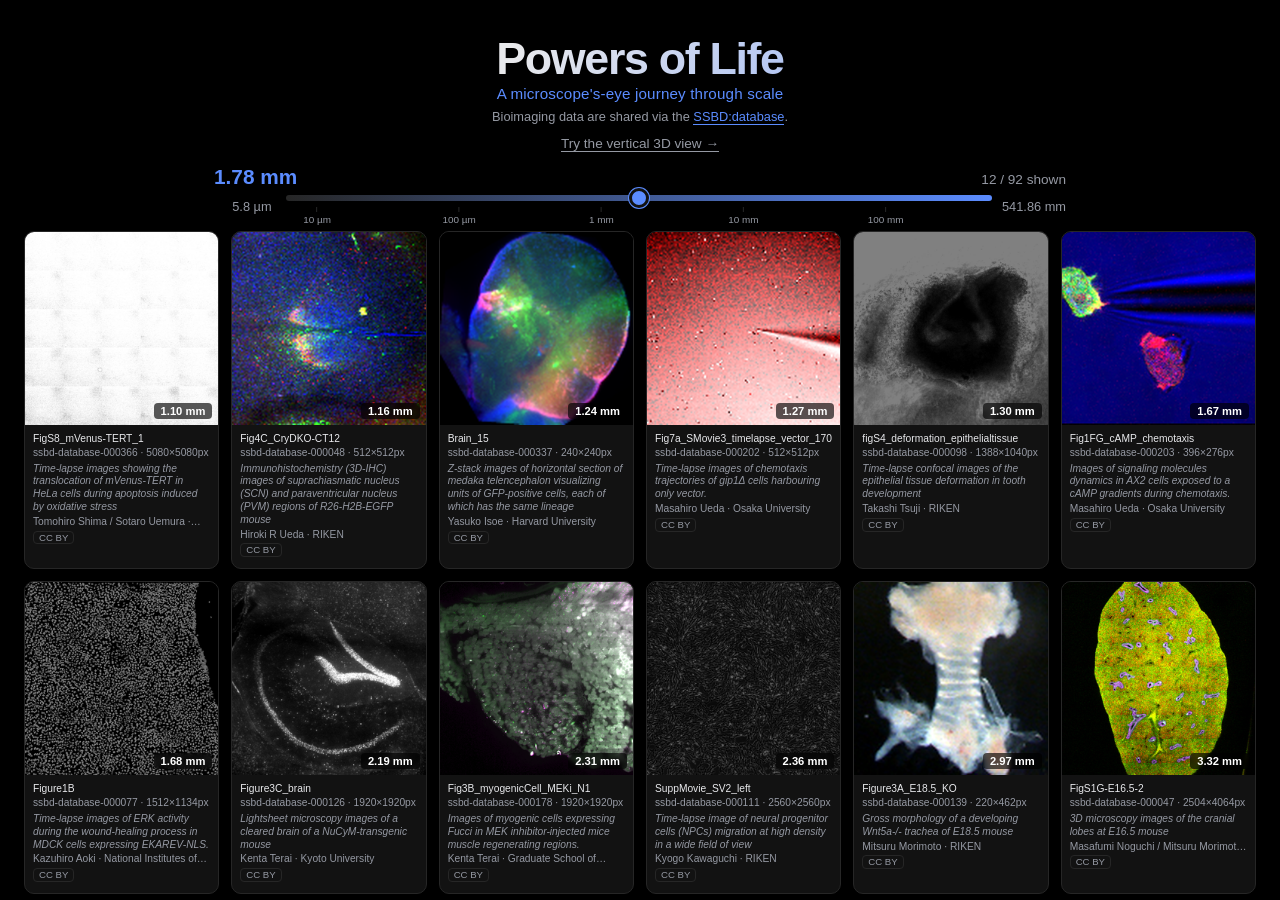
==== index.html @ f340b17c "Add Powers of Life: a scale-based explorer for SSBD bioimaging data Two static views (grid and verti" ====
<!doctype html>
<html lang="en">
<head>
<meta charset="utf-8">
<meta name="viewport" content="width=device-width, initial-scale=1">
<title>Powers of Life</title>
<link rel="stylesheet" href="style.css">
</head>
<body>
  <header>
    <h1>Powers of Life</h1>
    <p class="tagline">A microscope's-eye journey through scale</p>
    <p class="subtitle">
      Bioimaging data are shared via the <a href="https://ssbd.riken.jp/" target="_blank" rel="noopener">SSBD:database</a>.
    </p>
    <p class="view-nav"><a href="vertical/">Try the vertical 3D view →</a></p>
  </header>

  <section class="slider-section">
    <div class="slider-readout">
      <span id="targetWidthLabel">-</span>
      <span class="count-label"><span id="shownCount">0</span> / <span id="totalCount">0</span> shown</span>
    </div>
    <div class="slider-row">
      <span class="edge-label" id="minLabel">-</span>
      <div class="slider-track-wrap">
        <input type="range" id="widthSlider" min="0" max="1000" value="500">
        <div class="scale-ticks" id="scaleTicks"></div>
      </div>
      <span class="edge-label" id="maxLabel">-</span>
    </div>
  </section>

  <section id="grid" class="grid"></section>

  <div id="loadingOverlay" class="loading-overlay">loading…</div>

  <script src="app.js"></script>
</body>
</html>
---- style.css ----
:root {
  color-scheme: dark;
  --bg: #000000;
  --panel-bg: #121212;
  --text: #e8e9ec;
  --muted: #9599a3;
  --accent: #5b8cff;
  --panel-border: #262626;
}

* { box-sizing: border-box; }

body {
  margin: 0;
  font-family: -apple-system, BlinkMacSystemFont, "Segoe UI", Helvetica, Arial, sans-serif;
  background: var(--bg);
  color: var(--text);
  min-height: 100vh;
}

header {
  padding: 36px 24px 4px;
  text-align: center;
}

header h1 {
  margin: 0;
  font-size: clamp(1.8rem, 4.2vw, 2.8rem);
  font-weight: 800;
  letter-spacing: -0.03em;
  line-height: 1;
  background: linear-gradient(120deg, var(--text) 40%, var(--accent) 100%);
  -webkit-background-clip: text;
  background-clip: text;
  -webkit-text-fill-color: transparent;
}

.tagline {
  margin: 4px 0 0;
  font-size: clamp(0.8rem, 1.3vw, 0.95rem);
  font-weight: 500;
  color: var(--accent);
  letter-spacing: 0.01em;
}

.view-nav {
  margin: 10px 0 0;
  font-size: 0.85rem;
}

.view-nav a {
  color: var(--muted);
  text-decoration: none;
  border-bottom: 1px solid currentColor;
}

.view-nav a:hover {
  color: var(--accent);
}

.subtitle {
  margin: 6px auto 0;
  max-width: 640px;
  color: var(--muted);
  font-size: 0.8rem;
  line-height: 1.4;
}

.subtitle a {
  color: var(--accent);
  text-decoration: none;
  border-bottom: 1px solid currentColor;
}

.subtitle a:hover {
  opacity: 0.8;
}

.subtitle em {
  color: var(--text);
  font-style: italic;
}

.slider-section {
  max-width: 900px;
  margin: 10px auto 6px;
  padding: 0 24px;
}

.slider-readout {
  display: flex;
  justify-content: space-between;
  align-items: baseline;
  margin-bottom: 4px;
}

#targetWidthLabel {
  font-size: 1.3rem;
  font-weight: 600;
  color: var(--accent);
}

.count-label {
  color: var(--muted);
  font-size: 0.85rem;
}

.slider-row {
  display: flex;
  align-items: center;
  gap: 12px;
}

.edge-label {
  color: var(--muted);
  font-size: 0.8rem;
  white-space: nowrap;
  min-width: 4.5em;
}

#minLabel { text-align: right; }

.slider-track-wrap {
  position: relative;
  flex: 1;
  padding-bottom: 18px;
}

input[type="range"] {
  width: 100%;
  height: 6px;
  border-radius: 3px;
  appearance: none;
  background: linear-gradient(90deg, var(--panel-border), var(--accent));
  outline: none;
  display: block;
}

.scale-ticks {
  position: absolute;
  left: 0;
  right: 0;
  top: 14px;
  height: 18px;
  pointer-events: none;
}

.scale-tick {
  position: absolute;
  top: 0;
  transform: translateX(-50%);
  display: flex;
  flex-direction: column;
  align-items: center;
}

.scale-tick::before {
  content: "";
  width: 1px;
  height: 5px;
  background: var(--panel-border);
}

.scale-tick span {
  margin-top: 2px;
  font-size: 0.62rem;
  color: var(--muted);
  white-space: nowrap;
}

input[type="range"]::-webkit-slider-thumb {
  appearance: none;
  width: 20px;
  height: 20px;
  border-radius: 50%;
  background: var(--accent);
  border: 3px solid var(--panel-bg);
  box-shadow: 0 0 0 1px var(--accent);
  cursor: pointer;
}

input[type="range"]::-moz-range-thumb {
  width: 20px;
  height: 20px;
  border-radius: 50%;
  background: var(--accent);
  border: 3px solid var(--panel-bg);
  cursor: pointer;
}

.grid {
  max-width: 1400px;
  margin: 10px auto 14px;
  padding: 0 24px;
  display: grid;
  grid-template-columns: repeat(6, 1fr);
  gap: 12px;
}

@media (max-width: 1000px) {
  .grid { grid-template-columns: repeat(4, 1fr); }
}

@media (max-width: 640px) {
  .grid { grid-template-columns: repeat(2, 1fr); }
}

.panel {
  background: var(--panel-bg);
  border: 1px solid var(--panel-border);
  border-radius: 10px;
  overflow: hidden;
  display: flex;
  flex-direction: column;
  transition: transform 0.15s ease;
}

.panel:hover {
  transform: translateY(-3px);
}

.panel .thumb-wrap {
  position: relative;
  width: 100%;
  aspect-ratio: 1 / 1;
  background: repeating-linear-gradient(
    45deg, var(--panel-border), var(--panel-border) 10px, transparent 10px, transparent 20px
  );
  background-color: var(--panel-border);
}

.panel img {
  position: absolute;
  inset: 0;
  width: 100%;
  height: 100%;
  object-fit: contain;
  background: #000;
  opacity: 0;
  transition: opacity 0.25s ease;
}

.panel img.loaded {
  opacity: 1;
}

.length-badge {
  position: absolute;
  right: 6px;
  bottom: 6px;
  padding: 2px 7px;
  background: rgba(0, 0, 0, 0.65);
  color: #fff;
  font-size: 0.7rem;
  font-weight: 600;
  border-radius: 4px;
  pointer-events: none;
  backdrop-filter: blur(2px);
}

.panel .meta {
  padding: 6px 8px 7px;
  font-size: 0.64rem;
  line-height: 1.25;
}

.line-clamp-1 {
  display: -webkit-box;
  -webkit-box-orient: vertical;
  -webkit-line-clamp: 1;
  overflow: hidden;
}

.panel .dataset-name {
  color: var(--text);
  margin-top: 2px;
}

.panel .ssbd-id {
  color: var(--muted);
  margin-top: 1px;
}

.panel .title {
  color: var(--muted);
  margin-top: 3px;
  font-style: italic;
}

.panel .contact {
  color: var(--muted);
  margin-top: 2px;
}

.panel .license {
  display: inline-block;
  margin-top: 2px;
  padding: 0 5px;
  border: 1px solid var(--panel-border);
  border-radius: 4px;
  color: var(--muted);
  font-size: 0.6rem;
}

.loading-overlay {
  position: fixed;
  inset: 0;
  display: flex;
  align-items: center;
  justify-content: center;
  background: var(--bg);
  color: var(--muted);
  font-size: 1rem;
  z-index: 10;
}

.loading-overlay.hidden {
  display: none;
}
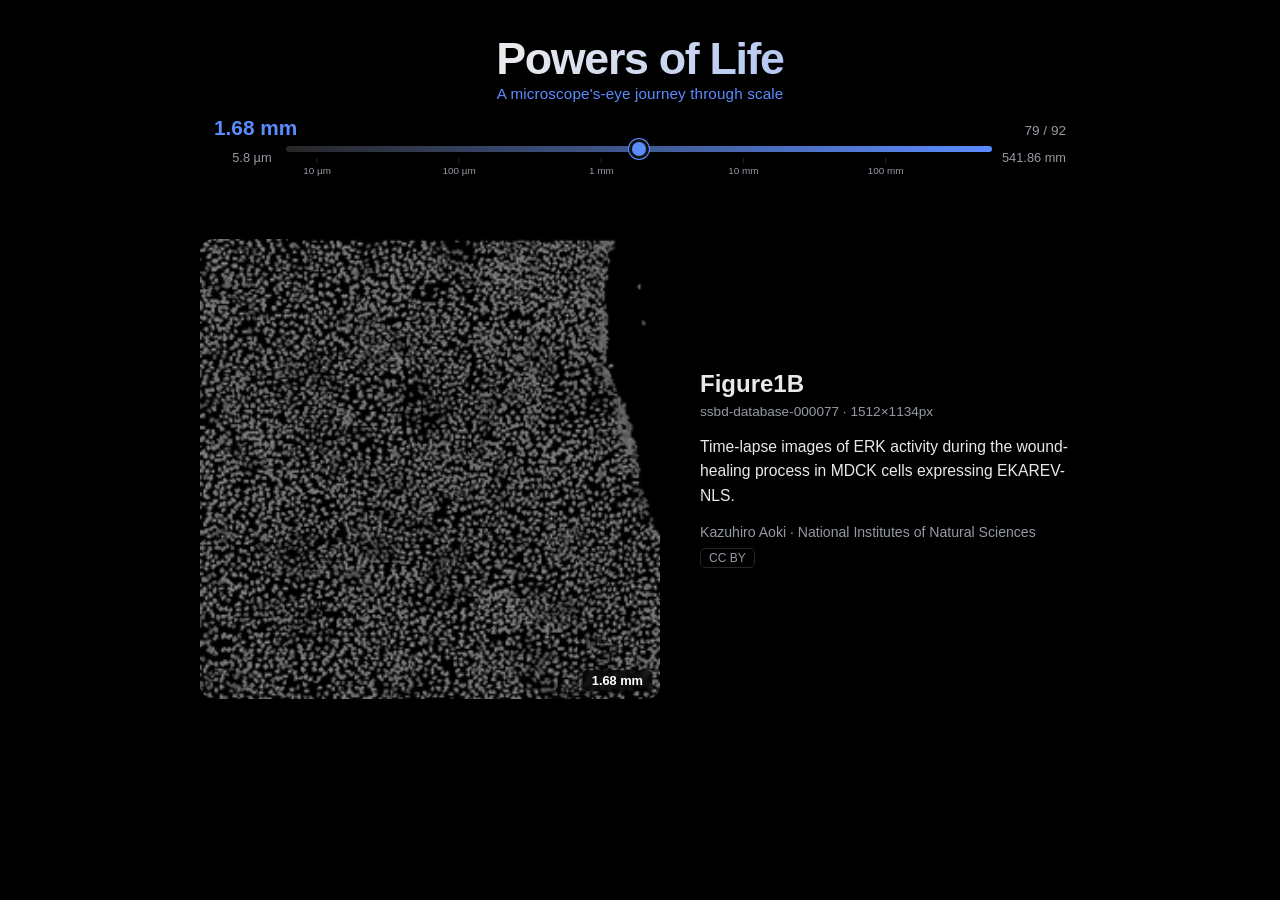
==== commit fedecd9d: "Replace grid view with a horizontal one-at-a-time slide view Moving the slider right slides the curr" ====
--- a/index.html
+++ b/index.html
@@ -10,28 +10,24 @@
   <header>
     <h1>Powers of Life</h1>
     <p class="tagline">A microscope's-eye journey through scale</p>
-    <p class="subtitle">
-      Bioimaging data are shared via the <a href="https://ssbd.riken.jp/" target="_blank" rel="noopener">SSBD:database</a>.
-    </p>
-    <p class="view-nav"><a href="vertical/">Try the vertical 3D view →</a></p>
   </header>
 
   <section class="slider-section">
     <div class="slider-readout">
       <span id="targetWidthLabel">-</span>
-      <span class="count-label"><span id="shownCount">0</span> / <span id="totalCount">0</span> shown</span>
+      <span class="count-label"><span id="currentPos">0</span> / <span id="totalCount">0</span></span>
     </div>
     <div class="slider-row">
       <span class="edge-label" id="minLabel">-</span>
       <div class="slider-track-wrap">
-        <input type="range" id="widthSlider" min="0" max="1000" value="500">
+        <input type="range" id="widthSlider" min="0" max="1000" step="any" value="500" aria-label="Physical scale">
         <div class="scale-ticks" id="scaleTicks"></div>
       </div>
       <span class="edge-label" id="maxLabel">-</span>
     </div>
   </section>
 
-  <section id="grid" class="grid"></section>
+  <main id="stage" class="stage"></main>
 
   <div id="loadingOverlay" class="loading-overlay">loading…</div>
 
--- a/style.css
+++ b/style.css
@@ -188,118 +188,150 @@
   cursor: pointer;
 }
 
-.grid {
-  max-width: 1400px;
-  margin: 10px auto 14px;
+/* --- stage (current image + metadata) --- */
+
+.stage {
+  position: relative;
+  max-width: 1100px;
+  height: min(62vh, 560px);
+  margin: 18px auto 24px;
   padding: 0 24px;
-  display: grid;
-  grid-template-columns: repeat(6, 1fr);
-  gap: 12px;
-}
-
-@media (max-width: 1000px) {
-  .grid { grid-template-columns: repeat(4, 1fr); }
-}
-
-@media (max-width: 640px) {
-  .grid { grid-template-columns: repeat(2, 1fr); }
-}
-
-.panel {
-  background: var(--panel-bg);
-  border: 1px solid var(--panel-border);
-  border-radius: 10px;
   overflow: hidden;
-  display: flex;
-  flex-direction: column;
-  transition: transform 0.15s ease;
-}
-
-.panel:hover {
-  transform: translateY(-3px);
-}
-
-.panel .thumb-wrap {
+  perspective: 1200px;
+}
+
+.slide {
+  position: absolute;
+  inset: 0 24px;
+  display: flex;
+  align-items: center;
+  justify-content: center;
+  gap: 40px;
+  transition: transform 0.7s cubic-bezier(0.4, 0, 0.2, 1), opacity 0.7s ease, filter 0.7s ease;
+  will-change: transform, opacity;
+}
+
+.slide.pos-center {
+  transform: translateX(0) rotateY(0) scale(1);
+  opacity: 1;
+  filter: blur(0);
+}
+
+/* off to the right: entry point when scale increases, exit when it decreases */
+.slide.pos-right {
+  transform: translateX(70%) rotateY(-35deg) scale(0.8);
+  opacity: 0;
+  filter: blur(6px);
+}
+
+/* off to the left: exit when scale increases, entry point when it decreases */
+.slide.pos-left {
+  transform: translateX(-70%) rotateY(35deg) scale(0.8);
+  opacity: 0;
+  filter: blur(6px);
+}
+
+.slide .image-col {
   position: relative;
-  width: 100%;
+  flex: 0 0 auto;
+  width: min(52vh, 460px);
   aspect-ratio: 1 / 1;
-  background: repeating-linear-gradient(
-    45deg, var(--panel-border), var(--panel-border) 10px, transparent 10px, transparent 20px
-  );
-  background-color: var(--panel-border);
-}
-
-.panel img {
-  position: absolute;
-  inset: 0;
+  border-radius: 14px;
+  overflow: hidden;
+  background: #000;
+  box-shadow: 0 12px 40px rgba(0, 0, 0, 0.55);
+}
+
+.slide .image-col img {
   width: 100%;
   height: 100%;
   object-fit: contain;
   background: #000;
-  opacity: 0;
-  transition: opacity 0.25s ease;
-}
-
-.panel img.loaded {
-  opacity: 1;
 }
 
 .length-badge {
   position: absolute;
-  right: 6px;
-  bottom: 6px;
-  padding: 2px 7px;
+  right: 8px;
+  bottom: 8px;
+  padding: 3px 9px;
   background: rgba(0, 0, 0, 0.65);
   color: #fff;
-  font-size: 0.7rem;
+  font-size: 0.8rem;
   font-weight: 600;
-  border-radius: 4px;
-  pointer-events: none;
+  border-radius: 5px;
   backdrop-filter: blur(2px);
 }
 
-.panel .meta {
-  padding: 6px 8px 7px;
-  font-size: 0.64rem;
-  line-height: 1.25;
-}
-
-.line-clamp-1 {
-  display: -webkit-box;
-  -webkit-box-orient: vertical;
-  -webkit-line-clamp: 1;
-  overflow: hidden;
-}
-
-.panel .dataset-name {
+.slide .meta-col {
+  flex: 0 1 380px;
+  min-width: 0;
+}
+
+.meta-col .dataset-name {
+  font-size: 1.5rem;
+  font-weight: 700;
   color: var(--text);
-  margin-top: 2px;
-}
-
-.panel .ssbd-id {
-  color: var(--muted);
-  margin-top: 1px;
-}
-
-.panel .title {
-  color: var(--muted);
-  margin-top: 3px;
-  font-style: italic;
-}
-
-.panel .contact {
-  color: var(--muted);
-  margin-top: 2px;
-}
-
-.panel .license {
+  margin: 0 0 6px;
+  word-break: break-word;
+}
+
+.meta-col .ssbd-id {
+  color: var(--muted);
+  font-size: 0.85rem;
+  margin-bottom: 16px;
+}
+
+.meta-col .title {
+  font-size: 0.98rem;
+  color: var(--text);
+  line-height: 1.55;
+  margin-bottom: 16px;
+}
+
+.meta-col .contact {
+  color: var(--muted);
+  font-size: 0.88rem;
+  margin-bottom: 8px;
+}
+
+.meta-col .license {
   display: inline-block;
-  margin-top: 2px;
-  padding: 0 5px;
+  padding: 2px 8px;
   border: 1px solid var(--panel-border);
-  border-radius: 4px;
-  color: var(--muted);
-  font-size: 0.6rem;
+  border-radius: 5px;
+  color: var(--muted);
+  font-size: 0.75rem;
+}
+
+@media (max-width: 760px) {
+  .stage {
+    height: calc(min(100vw - 32px, 420px) + 300px);
+    padding: 0 16px;
+  }
+  .slide {
+    inset: 0 16px;
+    flex-direction: column;
+    justify-content: flex-start;
+    gap: 16px;
+  }
+  .slide .image-col {
+    width: min(100%, 420px);
+  }
+  .slide .meta-col {
+    flex: 0 0 auto;
+    width: min(100%, 420px);
+  }
+}
+
+@media (prefers-reduced-motion: reduce) {
+  .slide {
+    transition: opacity 0.3s ease;
+  }
+  .slide.pos-left,
+  .slide.pos-right {
+    transform: none;
+    filter: none;
+  }
 }
 
 .loading-overlay {
